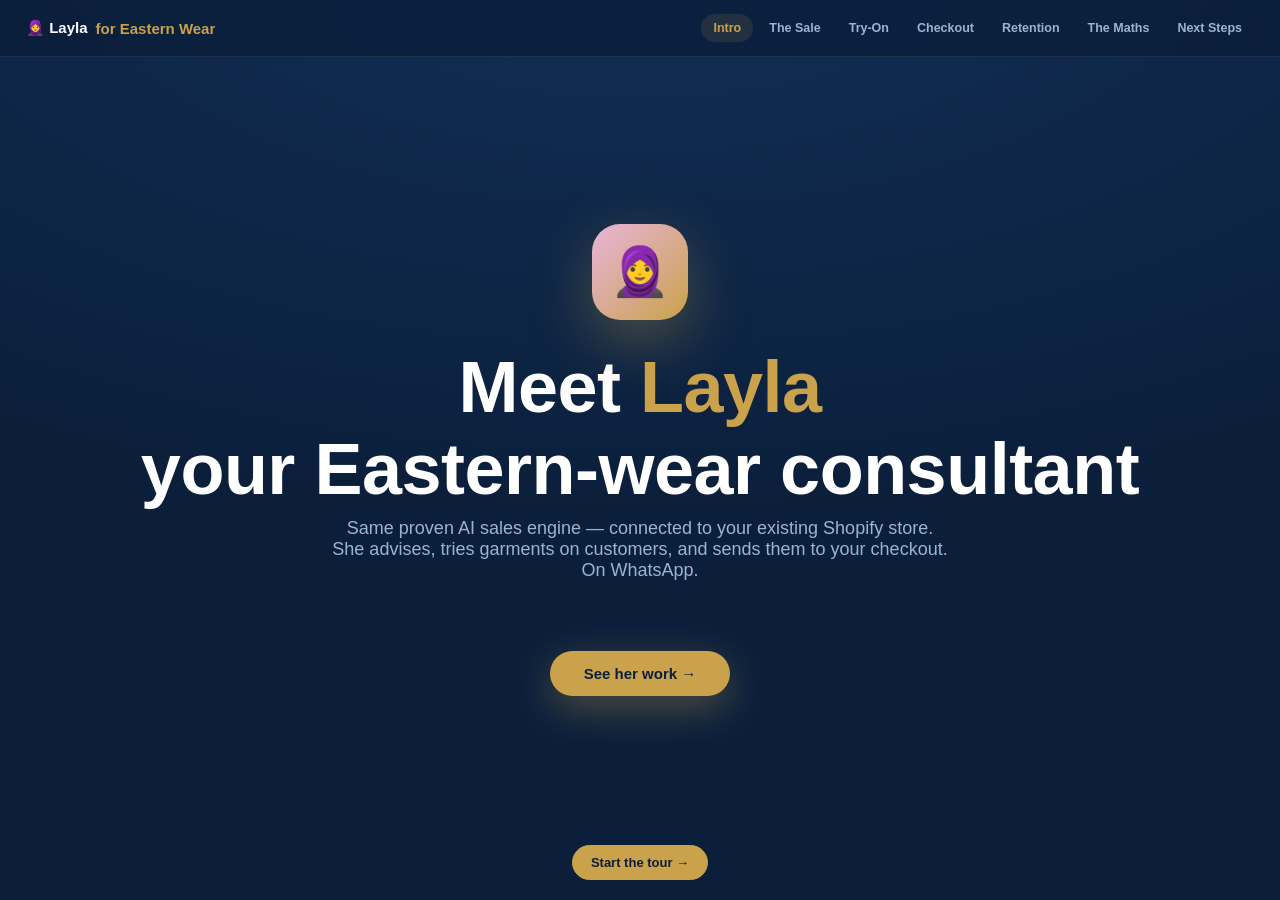
==== index.html @ 4622d0f3 "Multi-page pitch site: Layla repurposed for Eastern Wear Static site (one page per section) covering" ====
<!DOCTYPE html>
<html lang="en">
<head>
<meta charset="utf-8" />
<meta name="viewport" content="width=device-width, initial-scale=1" />
<title>Layla for Eastern Wear — Platform Repurpose Concept</title>
<link rel="icon" href="data:image/svg+xml,<svg xmlns='http://www.w3.org/2000/svg' viewBox='0 0 100 100'><text y='.9em' font-size='90'>🧕</text></svg>" />
<link rel="stylesheet" href="styles.css" />
</head>
<body>

<nav class="topnav">
  <a class="brand" href="index.html">🧕 Layla <span>for Eastern Wear</span></a>
  <div class="links">
    <a href="index.html" class="on">Intro</a>
    <a href="conversation.html">The Sale</a>
    <a href="tryon.html">Try-On</a>
    <a href="checkout.html">Checkout</a>
    <a href="retention.html">Retention</a>
    <a href="reuse.html">The Maths</a>
    <a href="next-steps.html">Next Steps</a>
  </div>
</nav>

<section class="scene title-scene">
  <div class="brand-badge">🧕</div>
  <h2 class="title-main">Meet <span class="gold">Layla</span><br/>your Eastern-wear consultant</h2>
  <p class="sub title-sub">Same proven AI sales engine — connected to your existing Shopify store.<br/>She advises, tries garments on customers, and sends them to your checkout. On WhatsApp.</p>
  <a class="title-cta" href="conversation.html">See her work →</a>
</section>

<div class="pager"><a href="conversation.html" class="primary">Start the tour →</a></div>

</body>
</html>
---- styles.css ----
:root{
  --navy:#0b1f3b; --accent:#0a84ff; --gold:#c9a24b; --green:#00a884; --green-dark:#008069;
  --wa-bg:#efeae2; --wa-out:#d9fdd3; --ink:#111b21; --muted:#667781;
  --card:#ffffff; --border:#e3e3e3; --amber:#f0a030;
}
*{box-sizing:border-box;margin:0;padding:0}
html{scroll-behavior:smooth}
body{
  font-family:-apple-system,BlinkMacSystemFont,"Segoe UI",Roboto,Helvetica,Arial,sans-serif;
  background:var(--navy); color:var(--ink); overflow-x:hidden; min-height:100vh;
  display:flex; flex-direction:column;
}

/* ---------- top nav ---------- */
.topnav{
  position:fixed; top:0; left:0; right:0; z-index:50;
  display:flex; align-items:center; justify-content:space-between;
  padding:14px 26px; background:rgba(11,31,59,.85); backdrop-filter:blur(10px);
  border-bottom:1px solid rgba(255,255,255,.08);
}
.topnav .brand{color:#fff;font-weight:800;font-size:15px;text-decoration:none;display:flex;align-items:center;gap:8px}
.topnav .brand span{color:var(--gold)}
.topnav .links{display:flex;gap:4px}
.topnav .links a{
  color:#9db4d0;text-decoration:none;font-size:12.5px;font-weight:600;padding:7px 12px;border-radius:999px;transition:.2s;
}
.topnav .links a:hover{color:#fff;background:rgba(255,255,255,.08)}
.topnav .links a.on{color:var(--gold);background:rgba(201,162,75,.12)}

/* ---------- scene ---------- */
.scene{
  flex:1; display:flex; flex-direction:column; align-items:center; justify-content:center;
  padding:110px 24px 90px; position:relative;
}
.scene h2{
  font-size:clamp(26px,4vw,44px); color:#fff; font-weight:800; letter-spacing:-.5px;
  margin-bottom:8px; text-align:center;
}
.scene .sub{color:#9db4d0; font-size:clamp(14px,1.6vw,18px); margin-bottom:36px; text-align:center; max-width:640px}
.stage{display:flex; gap:44px; align-items:center; justify-content:center; flex-wrap:wrap; width:100%; max-width:1150px}
.scene-tag{
  display:inline-block; font-size:11px; font-weight:700; letter-spacing:.18em; text-transform:uppercase;
  color:var(--gold); border:1px solid rgba(201,162,75,.4); padding:6px 14px; border-radius:999px; margin-bottom:16px;
  opacity:0; transform:translateY(10px); animation:fadeUp .6s .1s forwards;
}

/* ---------- pager (prev / next) ---------- */
.pager{
  position:fixed; bottom:20px; left:0; right:0; z-index:40;
  display:flex; justify-content:center; gap:12px; pointer-events:none;
}
.pager a{
  pointer-events:auto; color:#cfe0f0; text-decoration:none; font-size:13px; font-weight:600;
  background:rgba(255,255,255,.08); border:1px solid rgba(255,255,255,.15);
  padding:9px 18px; border-radius:999px; transition:.2s;
}
.pager a:hover{background:rgba(255,255,255,.18);color:#fff}
.pager a.primary{background:var(--gold);border-color:var(--gold);color:#0b1f3b;font-weight:700}
.pager a.primary:hover{background:#d9b563}

/* ---------- phone ---------- */
.phone{
  width:320px; height:640px; background:#0b141a; border-radius:42px; padding:10px;
  box-shadow:0 30px 80px rgba(0,0,0,.55), 0 0 0 2px #2a3942; flex-shrink:0;
  opacity:0; transform:translateY(40px) scale(.95);
  animation:phoneIn .7s .2s cubic-bezier(.2,.8,.25,1) forwards;
}
.screen{width:100%; height:100%; border-radius:32px; overflow:hidden; display:flex; flex-direction:column;
  background:var(--wa-bg);
  background-image:radial-gradient(rgba(0,0,0,.045) 1px, transparent 1px); background-size:18px 18px;}
.wa-header{
  background:var(--green-dark); color:#fff; padding:12px 14px; display:flex; align-items:center; gap:10px; flex-shrink:0;
}
.wa-avatar{width:34px;height:34px;border-radius:50%;background:linear-gradient(135deg,#e8b4d8,#c9a24b);display:flex;align-items:center;justify-content:center;font-size:18px}
.wa-name{font-size:14px;font-weight:600;line-height:1.1}
.wa-sub{font-size:11px;opacity:.85}
.wa-sub.online{color:#b8f5d8}
.chat{flex:1;padding:14px 10px;display:flex;flex-direction:column;gap:8px;overflow:hidden}

/* ---------- bubbles ---------- */
.b{max-width:78%;padding:8px 10px;border-radius:10px;font-size:12.5px;line-height:1.45;position:relative;
  opacity:0;transform:translateY(14px) scale(.96);box-shadow:0 1px 1px rgba(0,0,0,.12);
  animation:bubbleIn .45s cubic-bezier(.2,.9,.3,1.2) forwards}
.b.in{align-self:flex-start;background:#fff;border-top-left-radius:2px}
.b.out{align-self:flex-end;background:var(--wa-out);border-top-right-radius:2px}
.b .t{display:block;font-size:9.5px;color:var(--muted);text-align:right;margin-top:2px}
.b .t .tick{color:#53bdeb;font-weight:700}
.b .cap{font-size:10.5px;color:var(--muted);margin-top:4px}
.b a{color:#0a84ff}

/* garment card inside bubble */
.garment{border-radius:8px;overflow:hidden;margin-bottom:6px}
.garment .img{height:110px;display:flex;align-items:center;justify-content:center;font-size:52px;
  background:linear-gradient(135deg,#f6d5e0 0%,#e8b4d8 40%,#b98ac9 100%)}
.garment.g2 .img{background:linear-gradient(135deg,#f8e3c0 0%,#e9b86a 45%,#b3712e 100%)}
.garment.g3 .img{background:linear-gradient(135deg,#cdeede 0%,#7fc8a9 45%,#2e8b74 100%)}
.garment .lbl{background:#f7f7f7;padding:6px 8px;font-size:11px;font-weight:600;display:flex;justify-content:space-between}
.garment .lbl .price{color:var(--green-dark)}

/* selfie / try-on images */
.photo{border-radius:8px;height:120px;display:flex;align-items:center;justify-content:center;font-size:56px;
  background:linear-gradient(160deg,#dfe9f3,#aebfd4);position:relative;overflow:hidden}
.photo.result{background:linear-gradient(160deg,#f6d5e0,#c9a24b)}
.photo .scanline{position:absolute;inset:0;background:linear-gradient(180deg,transparent,rgba(255,255,255,.7),transparent);
  transform:translateY(-100%)}
.processing .scanline{animation:scan 1.4s ease-in-out infinite}
.photo .after{position:absolute;inset:0;display:flex;align-items:center;justify-content:center;font-size:56px;
  background:linear-gradient(160deg,#fde6f0,#e8b4d8);opacity:0}
.done .after{animation:reveal .8s forwards}
.done .processing-tag{display:none}

/* typing indicator */
.dots{display:inline-flex;gap:4px;padding:4px 2px}
.dots i{width:7px;height:7px;border-radius:50%;background:#9aa5ad;animation:blink 1.2s infinite}
.dots i:nth-child(2){animation-delay:.2s}.dots i:nth-child(3){animation-delay:.4s}

/* ---------- browser mockup (website checkout) ---------- */
.browser{
  width:270px;background:#fff;border-radius:16px;overflow:hidden;flex-shrink:0;
  box-shadow:0 24px 60px rgba(0,0,0,.45);opacity:0;transform:translateY(40px) scale(.95);
  animation:phoneIn .7s 1s cubic-bezier(.2,.8,.25,1) forwards;
}
.browser .bar{display:flex;align-items:center;gap:8px;background:#f1f3f4;padding:9px 12px}
.browser .dots3{display:flex;gap:4px}
.browser .dots3 i{width:8px;height:8px;border-radius:50%;background:#cfd4d8}
.browser .url{flex:1;background:#fff;border-radius:999px;font-size:10px;color:#5f6368;padding:4px 10px;
  overflow:hidden;white-space:nowrap;text-overflow:ellipsis}
.browser .body{padding:14px 16px 16px}
.browser .shop{font-size:13px;font-weight:700;color:var(--ink);margin-bottom:10px;display:flex;align-items:center;gap:6px}
.browser .line{display:flex;justify-content:space-between;font-size:12px;color:#444;padding:5px 0;border-bottom:1px dashed #eee}
.browser .tot{display:flex;justify-content:space-between;font-size:13px;font-weight:800;padding-top:8px;color:var(--ink)}
.browser .pay{margin-top:12px;background:var(--green-dark);color:#fff;text-align:center;font-size:12.5px;
  font-weight:700;padding:10px;border-radius:8px}

/* floating side captions */
.captions{display:flex;flex-direction:column;gap:14px;max-width:340px}
.cap-item{
  background:rgba(255,255,255,.06);border:1px solid rgba(255,255,255,.12);border-left:4px solid var(--gold);
  border-radius:10px;padding:14px 16px;color:#dce8f5;font-size:14px;line-height:1.5;
  opacity:0;transform:translateX(24px); animation:slideL .55s forwards;
}
.cap-item b{color:#fff;display:block;font-size:15px;margin-bottom:2px}
.cap-item .tag{font-size:10px;font-weight:700;letter-spacing:.12em;text-transform:uppercase;color:var(--gold)}
.cap-item.new{border-left-color:var(--amber)}
.cap-item.new .tag{color:var(--amber)}
.cap-item.keep{border-left-color:var(--green)}
.cap-item.keep .tag{color:#4ade80}

/* ---------- pipeline ---------- */
.pipe{display:flex;align-items:center;gap:0;flex-wrap:wrap;justify-content:center;max-width:1000px}
.node{
  background:#fff;border-radius:14px;padding:16px 18px;min-width:130px;text-align:center;
  box-shadow:0 8px 24px rgba(0,0,0,.35);opacity:0;transform:translateY(24px);
  animation:fadeUp .5s forwards;
}
.node .day{font-size:10px;font-weight:700;letter-spacing:.12em;color:var(--muted);text-transform:uppercase}
.node .emoji{font-size:30px;margin:6px 0 4px}
.node .what{font-size:12px;font-weight:600;color:var(--ink)}
.node.reply{border:2px solid var(--green);background:#f0fdf6}
.connector{width:44px;height:3px;background:repeating-linear-gradient(90deg,var(--gold) 0 8px,transparent 8px 14px);
  opacity:0;position:relative; animation:fadeIn .4s forwards}
.connector::after{content:"";position:absolute;right:-2px;top:-4px;border:5px solid transparent;border-left-color:var(--gold)}
.pipe-branch{display:flex;gap:32px;margin-top:26px;flex-wrap:wrap;justify-content:center}
.outcome{
  border-radius:12px;padding:12px 18px;font-size:13px;font-weight:600;color:#fff;display:flex;gap:10px;align-items:center;
  opacity:0;transform:scale(.85); animation:pop .5s forwards;
}
.outcome.noreply{background:#4a5a6a}
.outcome.sale{background:var(--green-dark)}

/* ---------- keep vs build ---------- */
.blocks{display:grid;grid-template-columns:repeat(auto-fit,minmax(150px,1fr));gap:14px;max-width:960px;width:100%}
.block{
  background:rgba(255,255,255,.05);border:1px solid rgba(255,255,255,.1);border-radius:14px;
  padding:18px 14px;text-align:center;color:#cfe0f0;opacity:0;transform:translateY(20px) scale(.95);
  animation:fadeUp .5s forwards;
}
.block .e{font-size:30px;margin-bottom:8px}
.block .n{font-size:13px;font-weight:700;color:#fff}
.block .st{font-size:10px;font-weight:700;letter-spacing:.1em;text-transform:uppercase;margin-top:6px;display:inline-block;
  padding:3px 10px;border-radius:999px}
.block.keep .st{background:rgba(0,168,132,.18);color:#4ade80}
.block.new{border-color:rgba(240,160,48,.5);background:rgba(240,160,48,.07)}
.block.new .st{background:rgba(240,160,48,.18);color:var(--amber)}
.reuse-bar{margin-top:40px;max-width:960px;width:100%}
.reuse-track{height:34px;border-radius:999px;background:rgba(255,255,255,.08);overflow:hidden;display:flex;border:1px solid rgba(255,255,255,.12)}
.reuse-keep{height:100%;background:linear-gradient(90deg,#0a84ff,#00a884);width:0;animation:fillK 1.4s .8s cubic-bezier(.3,.7,.3,1) forwards}
.reuse-new{height:100%;background:linear-gradient(90deg,#f0a030,#e07820);width:0;animation:fillN 1.4s .8s cubic-bezier(.3,.7,.3,1) forwards}
.reuse-labels{display:flex;justify-content:space-between;margin-top:10px;font-size:13px;flex-wrap:wrap;gap:8px}
.reuse-labels .k{color:#4ade80;font-weight:700}
.reuse-labels .n{color:var(--amber);font-weight:700}

/* ---------- title page ---------- */
.title-scene{background:radial-gradient(1200px 600px at 50% -10%,#123058,var(--navy))}
.brand-badge{
  width:96px;height:96px;border-radius:28px;background:linear-gradient(135deg,#e8b4d8,#c9a24b);
  display:flex;align-items:center;justify-content:center;font-size:48px;
  box-shadow:0 20px 60px rgba(201,162,75,.35);opacity:0;transform:scale(.6) rotate(-8deg);
  animation:popIn .8s .2s cubic-bezier(.2,.9,.3,1.4) forwards;
}
.title-main{font-size:clamp(38px,6vw,72px)!important;margin-top:26px!important}
.title-main .gold{color:var(--gold)}
.title-sub{opacity:0;animation:fadeUp .7s .7s forwards}
.title-cta{
  margin-top:34px;display:inline-block;background:var(--gold);color:#0b1f3b;text-decoration:none;
  font-weight:800;font-size:15px;padding:14px 34px;border-radius:999px;opacity:0;transform:translateY(16px);
  animation:fadeUp .7s 1.1s forwards; box-shadow:0 12px 40px rgba(201,162,75,.35); transition:.2s;
}
.title-cta:hover{background:#d9b563;transform:translateY(-2px)}

/* chips */
.chips{display:flex;flex-wrap:wrap;gap:14px;justify-content:center;max-width:800px}
.chip{
  background:rgba(255,255,255,.06);border:1px solid rgba(255,255,255,.14);color:#dce8f5;
  padding:14px 22px;border-radius:999px;font-size:15px;font-weight:600;display:flex;gap:10px;align-items:center;
  opacity:0;transform:translateY(16px); animation:fadeUp .45s forwards;
}

/* next steps */
.steps{display:flex;flex-direction:column;gap:14px;max-width:560px;width:100%}
.step{display:flex;gap:16px;align-items:center;background:rgba(255,255,255,.05);border:1px solid rgba(255,255,255,.1);
  border-radius:14px;padding:16px 20px;opacity:0;transform:translateX(-20px); animation:slideL .5s forwards}
.step .num{width:36px;height:36px;border-radius:50%;background:var(--accent);color:#fff;font-weight:800;
  display:flex;align-items:center;justify-content:center;flex-shrink:0}
.step .txt{color:#dce8f5;font-size:15px}
.step .txt b{color:#fff}

/* generic delayed fade */
.fade{opacity:0;animation:fadeUp .8s forwards}

/* ---------- keyframes ---------- */
@keyframes bubbleIn{to{opacity:1;transform:translateY(0) scale(1)}}
@keyframes phoneIn{to{opacity:1;transform:translateY(0) scale(1)}}
@keyframes fadeUp{to{opacity:1;transform:translateY(0)}}
@keyframes fadeIn{to{opacity:1}}
@keyframes slideL{to{opacity:1;transform:translateX(0)}}
@keyframes pop{to{opacity:1;transform:scale(1)}}
@keyframes popIn{to{opacity:1;transform:scale(1) rotate(0)}}
@keyframes blink{0%,80%,100%{opacity:.3}40%{opacity:1}}
@keyframes scan{0%{transform:translateY(-100%)}100%{transform:translateY(100%)}}
@keyframes reveal{to{opacity:1}}
@keyframes fillK{to{width:82%}}
@keyframes fillN{to{width:18%}}

@media (max-width:920px){
  .phone{width:290px;height:580px}
  .stage{gap:24px}
  .topnav{flex-wrap:wrap;gap:6px;padding:10px 14px}
  .topnav .links{flex-wrap:wrap}
}
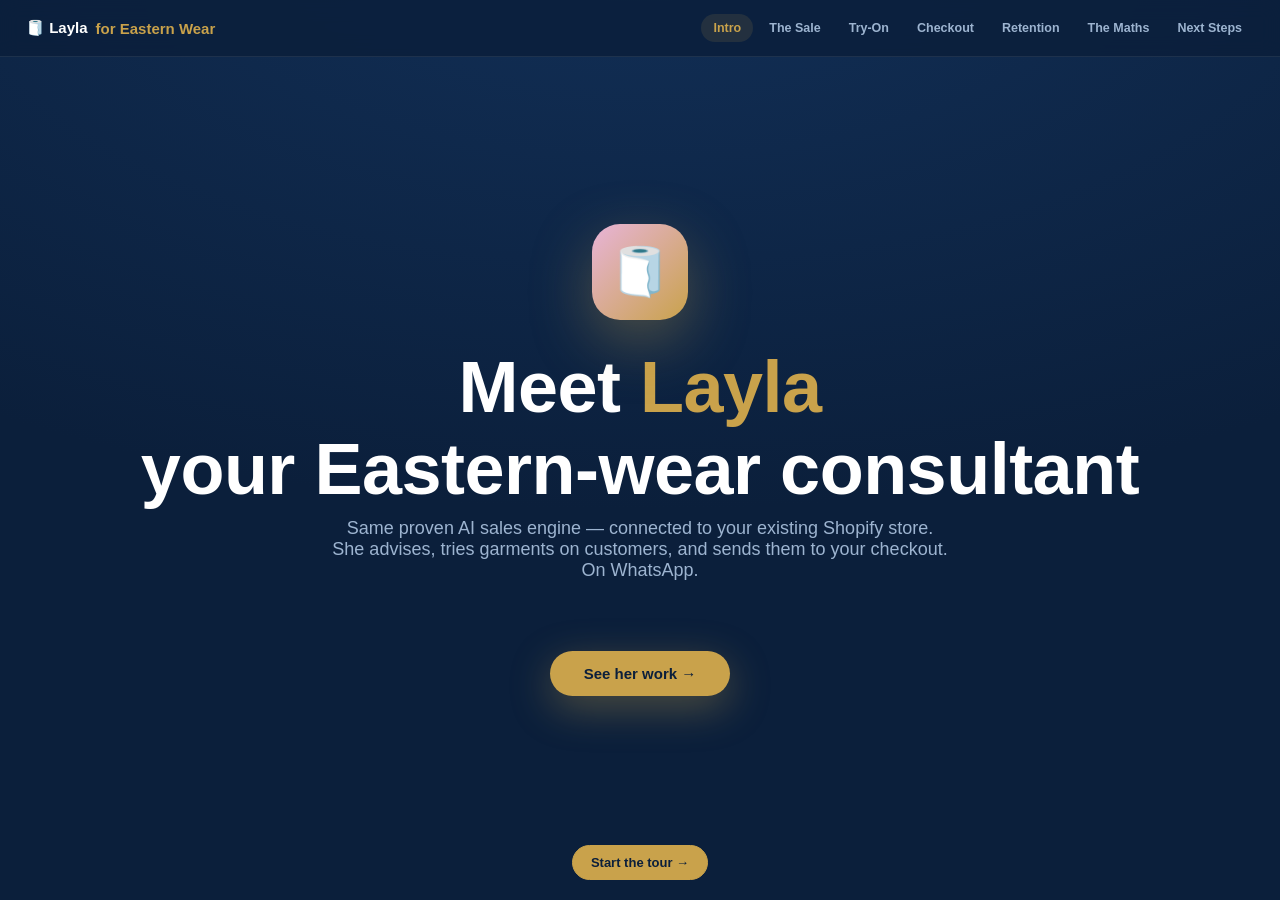
==== commit 6d9be824: "Use real Kersh catalogue products instead of abaya placeholders The client sells sarees, lehengas, a" ====
--- a/index.html
+++ b/index.html
@@ -4,13 +4,13 @@
 <meta charset="utf-8" />
 <meta name="viewport" content="width=device-width, initial-scale=1" />
 <title>Layla for Eastern Wear — Platform Repurpose Concept</title>
-<link rel="icon" href="data:image/svg+xml,<svg xmlns='http://www.w3.org/2000/svg' viewBox='0 0 100 100'><text y='.9em' font-size='90'>🧕</text></svg>" />
+<link rel="icon" href="data:image/svg+xml,<svg xmlns='http://www.w3.org/2000/svg' viewBox='0 0 100 100'><text y='.9em' font-size='90'>🧻</text></svg>" />
 <link rel="stylesheet" href="styles.css" />
 </head>
 <body>
 
 <nav class="topnav">
-  <a class="brand" href="index.html">🧕 Layla <span>for Eastern Wear</span></a>
+  <a class="brand" href="index.html">🧻 Layla <span>for Eastern Wear</span></a>
   <div class="links">
     <a href="index.html" class="on">Intro</a>
     <a href="conversation.html">The Sale</a>
@@ -23,7 +23,7 @@
 </nav>
 
 <section class="scene title-scene">
-  <div class="brand-badge">🧕</div>
+  <div class="brand-badge">🧻</div>
   <h2 class="title-main">Meet <span class="gold">Layla</span><br/>your Eastern-wear consultant</h2>
   <p class="sub title-sub">Same proven AI sales engine — connected to your existing Shopify store.<br/>She advises, tries garments on customers, and sends them to your checkout. On WhatsApp.</p>
   <a class="title-cta" href="conversation.html">See her work →</a>
--- a/styles.css
+++ b/styles.css
@@ -134,6 +134,8 @@
 
 /* floating side captions */
 .captions{display:flex;flex-direction:column;gap:14px;max-width:340px}
+.captions.cap-row{flex-direction:row;max-width:900px;justify-content:center;flex-wrap:wrap}
+.captions.cap-row .cap-item{flex:1;min-width:220px}
 .cap-item{
   background:rgba(255,255,255,.06);border:1px solid rgba(255,255,255,.12);border-left:4px solid var(--gold);
   border-radius:10px;padding:14px 16px;color:#dce8f5;font-size:14px;line-height:1.5;
@@ -228,6 +230,19 @@
 /* generic delayed fade */
 .fade{opacity:0;animation:fadeUp .8s forwards}
 
+/* ---------- real product images ---------- */
+.garment .img{height:150px}
+.garment .img img{width:100%;height:100%;object-fit:cover;object-position:top;display:block}
+.garment .lbl{flex-wrap:wrap;gap:2px 8px}
+.mini{display:flex;gap:6px;margin:7px 0 2px}
+.mini .garment{flex:1;min-width:0}
+.mini .garment .img{height:84px}
+.mini .garment .lbl{display:block;font-size:9.5px;padding:5px 6px}
+.mini .garment .lbl .price{display:block;text-align:right}
+.photo .after img,.photo.result img{width:100%;height:100%;object-fit:cover;object-position:top;display:block}
+.browser .line .thumb-wrap{display:flex;align-items:center;gap:8px;min-width:0}
+.browser .line .thumb-wrap img{width:30px;height:40px;object-fit:cover;border-radius:6px;flex-shrink:0}
+
 /* ---------- keyframes ---------- */
 @keyframes bubbleIn{to{opacity:1;transform:translateY(0) scale(1)}}
 @keyframes phoneIn{to{opacity:1;transform:translateY(0) scale(1)}}
@@ -243,8 +258,47 @@
 @keyframes fillN{to{width:18%}}
 
 @media (max-width:920px){
-  .phone{width:290px;height:580px}
-  .stage{gap:24px}
-  .topnav{flex-wrap:wrap;gap:6px;padding:10px 14px}
-  .topnav .links{flex-wrap:wrap}
-}
+  .stage{gap:28px}
+  .captions{max-width:100%}
+  .cap-row{flex-direction:column;max-width:100%;align-items:stretch}
+  /* pipeline turns vertical */
+  .pipe{flex-direction:column}
+  .connector{width:3px;height:30px;background:repeating-linear-gradient(180deg,var(--gold) 0 8px,transparent 8px 14px)}
+  .connector::after{right:-3.5px;top:auto;bottom:-8px;border-left-color:transparent;border-top-color:var(--gold)}
+  .pipe-branch{flex-direction:column;gap:12px;align-items:center}
+  .reuse-labels{flex-direction:column;gap:4px}
+}
+
+@media (max-width:640px){
+  /* nav: brand row + horizontally scrollable links */
+  .topnav{padding:10px 14px;flex-wrap:wrap;row-gap:6px}
+  .topnav .brand{font-size:14px;white-space:nowrap}
+  .topnav .links{width:100%;flex-wrap:nowrap;overflow-x:auto;-webkit-overflow-scrolling:touch;scrollbar-width:none;padding-bottom:2px}
+  .topnav .links::-webkit-scrollbar{display:none}
+  .topnav .links a{font-size:12px;padding:6px 10px;white-space:nowrap;flex-shrink:0}
+
+  .scene{padding:120px 16px 100px}
+  .scene h2{font-size:clamp(24px,7.5vw,34px)}
+  .scene .sub{font-size:14px;margin-bottom:28px;padding:0 8px}
+  .scene-tag{font-size:10px}
+
+  .phone{width:min(300px,88vw);height:560px}
+  .browser{width:min(300px,88vw)}
+
+  .node{min-width:110px;padding:14px 16px;width:min(240px,80vw)}
+  .blocks{grid-template-columns:repeat(2,1fr);gap:10px}
+  .block{padding:14px 10px}
+  .block .e{font-size:24px}
+  .block .n{font-size:12px}
+  .reuse-track{height:26px}
+  .reuse-bar{margin-top:28px}
+
+  .chip{padding:11px 16px;font-size:13.5px}
+  .step{padding:13px 14px;gap:12px}
+  .step .num{width:30px;height:30px;font-size:14px}
+  .step .txt{font-size:14px}
+
+  .cap-item{padding:12px 14px;font-size:13.5px}
+  .pager{bottom:14px;gap:8px;padding:0 12px}
+  .pager a{padding:9px 14px;font-size:12.5px}
+}
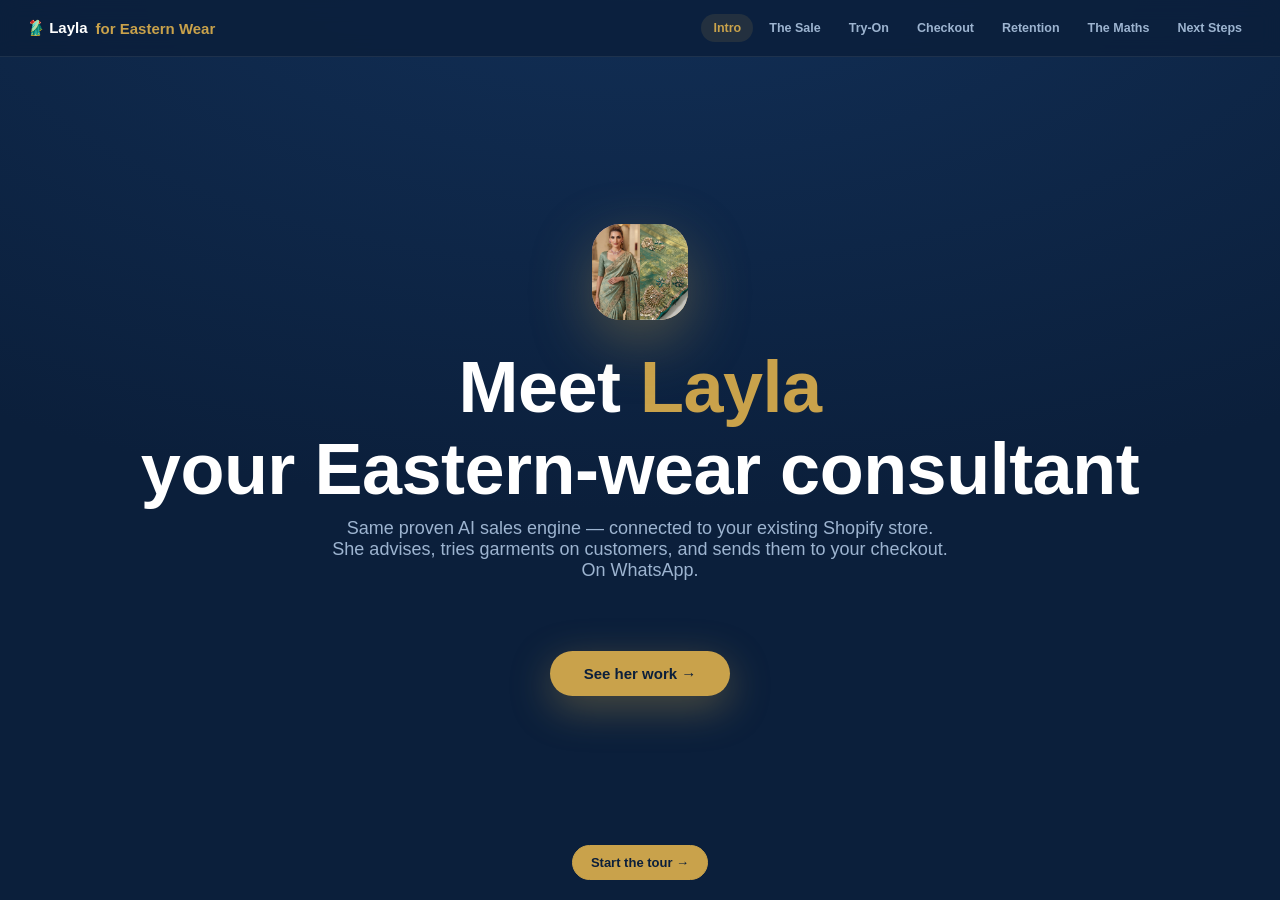
==== commit 64faeb2b: "Fix wrong emoji (roll of paper) and use real product photo for avatar The previous swap used U+1F9FB" ====
--- a/index.html
+++ b/index.html
@@ -4,13 +4,13 @@
 <meta charset="utf-8" />
 <meta name="viewport" content="width=device-width, initial-scale=1" />
 <title>Layla for Eastern Wear — Platform Repurpose Concept</title>
-<link rel="icon" href="data:image/svg+xml,<svg xmlns='http://www.w3.org/2000/svg' viewBox='0 0 100 100'><text y='.9em' font-size='90'>🧻</text></svg>" />
+<link rel="icon" href="products/pistachio-green-saree.jpg" />
 <link rel="stylesheet" href="styles.css" />
 </head>
 <body>
 
 <nav class="topnav">
-  <a class="brand" href="index.html">🧻 Layla <span>for Eastern Wear</span></a>
+  <a class="brand" href="index.html">🥻 Layla <span>for Eastern Wear</span></a>
   <div class="links">
     <a href="index.html" class="on">Intro</a>
     <a href="conversation.html">The Sale</a>
@@ -23,7 +23,7 @@
 </nav>
 
 <section class="scene title-scene">
-  <div class="brand-badge">🧻</div>
+  <div class="brand-badge"><img src="products/pistachio-green-saree.jpg" alt="Eastern Wear by Kersh"/></div>
   <h2 class="title-main">Meet <span class="gold">Layla</span><br/>your Eastern-wear consultant</h2>
   <p class="sub title-sub">Same proven AI sales engine — connected to your existing Shopify store.<br/>She advises, tries garments on customers, and sends them to your checkout. On WhatsApp.</p>
   <a class="title-cta" href="conversation.html">See her work →</a>
--- a/styles.css
+++ b/styles.css
@@ -243,6 +243,10 @@
 .browser .line .thumb-wrap{display:flex;align-items:center;gap:8px;min-width:0}
 .browser .line .thumb-wrap img{width:30px;height:40px;object-fit:cover;border-radius:6px;flex-shrink:0}
 
+.wa-avatar img{width:100%;height:100%;object-fit:cover;object-position:top;border-radius:50%}
+.brand-badge{overflow:hidden}
+.brand-badge img{width:100%;height:100%;object-fit:cover;object-position:top}
+
 /* ---------- keyframes ---------- */
 @keyframes bubbleIn{to{opacity:1;transform:translateY(0) scale(1)}}
 @keyframes phoneIn{to{opacity:1;transform:translateY(0) scale(1)}}
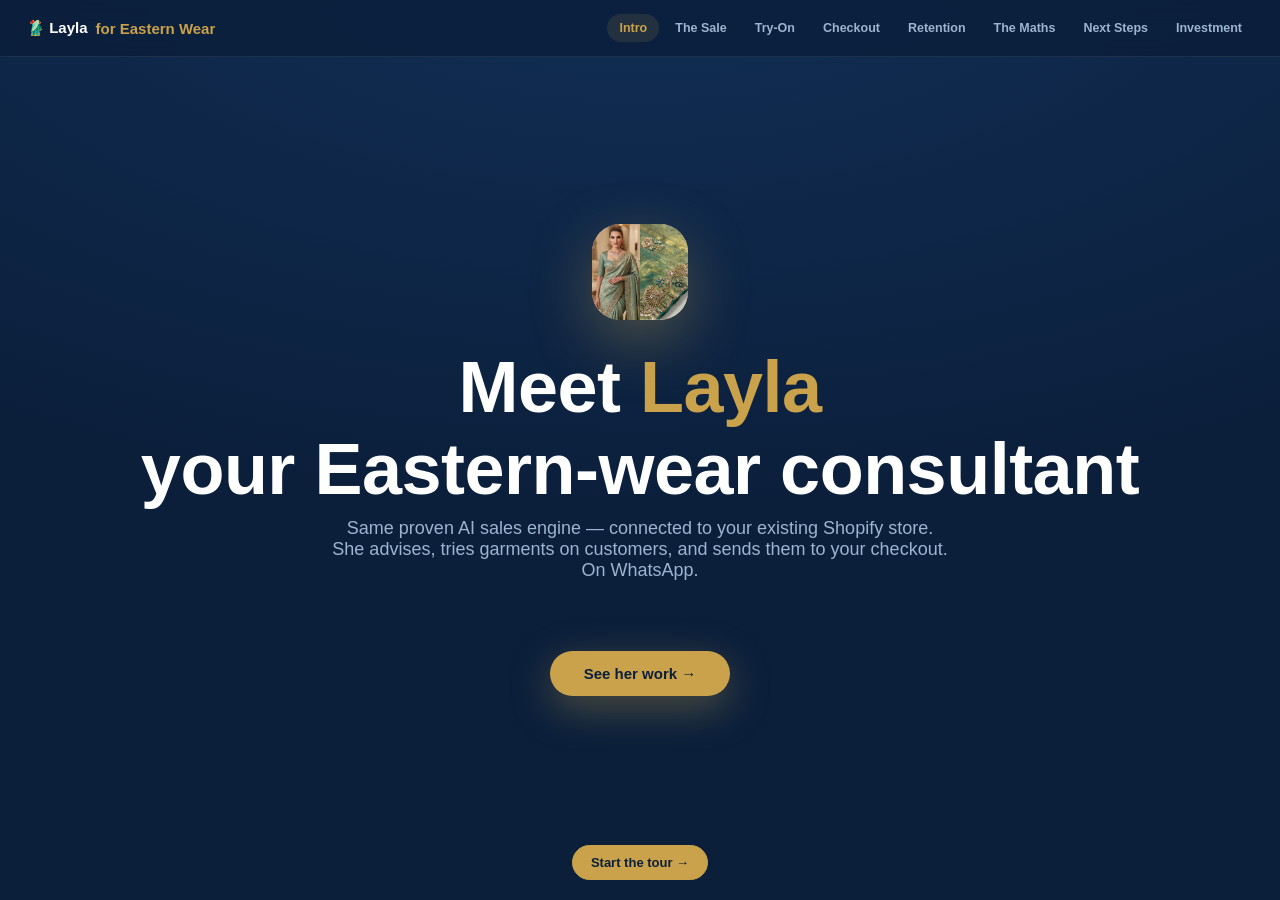
==== commit 14383495: "Add Investment page: R15,000 once-off build cost New final slide (costing.html) itemising the build " ====
--- a/index.html
+++ b/index.html
@@ -19,6 +19,7 @@
     <a href="retention.html">Retention</a>
     <a href="reuse.html">The Maths</a>
     <a href="next-steps.html">Next Steps</a>
+    <a href="costing.html">Investment</a>
   </div>
 </nav>
 
--- a/styles.css
+++ b/styles.css
@@ -247,6 +247,24 @@
 .brand-badge{overflow:hidden}
 .brand-badge img{width:100%;height:100%;object-fit:cover;object-position:top}
 
+/* ---------- investment / costing ---------- */
+.price-card{background:rgba(255,255,255,.05);border:1px solid rgba(255,255,255,.12);border-radius:16px;
+  padding:10px 24px 18px;max-width:620px;width:100%;opacity:0;transform:translateY(20px);animation:fadeUp .6s .3s forwards}
+.prow{display:flex;justify-content:space-between;align-items:center;gap:18px;padding:12px 0;
+  border-bottom:1px dashed rgba(255,255,255,.12);opacity:0;transform:translateY(10px);animation:fadeUp .5s forwards}
+.prow .pt{display:flex;flex-direction:column;gap:2px;min-width:0}
+.prow .pl{color:#fff;font-size:14px;font-weight:700}
+.prow .pd{color:#8fa5c0;font-size:11.5px;line-height:1.4}
+.prow .pv{color:var(--gold);font-weight:800;font-size:15px;white-space:nowrap;flex-shrink:0}
+.prow.inc .pv{color:#4ade80;font-size:11px;font-weight:800;letter-spacing:.08em;text-transform:uppercase}
+.ptotal{display:flex;justify-content:space-between;align-items:center;padding:16px 0 4px;opacity:0;transform:translateY(10px);animation:fadeUp .6s forwards}
+.ptotal .tl{color:#fff;font-weight:800;font-size:15px}
+.ptotal .tv{color:var(--gold);font-weight:800;font-size:28px;letter-spacing:-.5px}
+.run-strip{display:flex;gap:10px;flex-wrap:wrap;justify-content:center;max-width:760px;margin-top:20px}
+.run-chip{background:rgba(255,255,255,.05);border:1px solid rgba(255,255,255,.1);border-radius:999px;
+  padding:8px 16px;color:#9db4d0;font-size:12px;opacity:0;transform:translateY(10px);animation:fadeUp .5s forwards}
+.run-chip b{color:#dce8f5;font-weight:700}
+
 /* ---------- keyframes ---------- */
 @keyframes bubbleIn{to{opacity:1;transform:translateY(0) scale(1)}}
 @keyframes phoneIn{to{opacity:1;transform:translateY(0) scale(1)}}
@@ -305,4 +323,9 @@
   .cap-item{padding:12px 14px;font-size:13.5px}
   .pager{bottom:14px;gap:8px;padding:0 12px}
   .pager a{padding:9px 14px;font-size:12.5px}
-}
+  .price-card{padding:6px 16px 14px}
+  .prow{gap:10px;padding:10px 0}
+  .prow .pv{font-size:13.5px}
+  .ptotal .tv{font-size:24px}
+  .run-chip{font-size:11px;padding:7px 12px}
+}
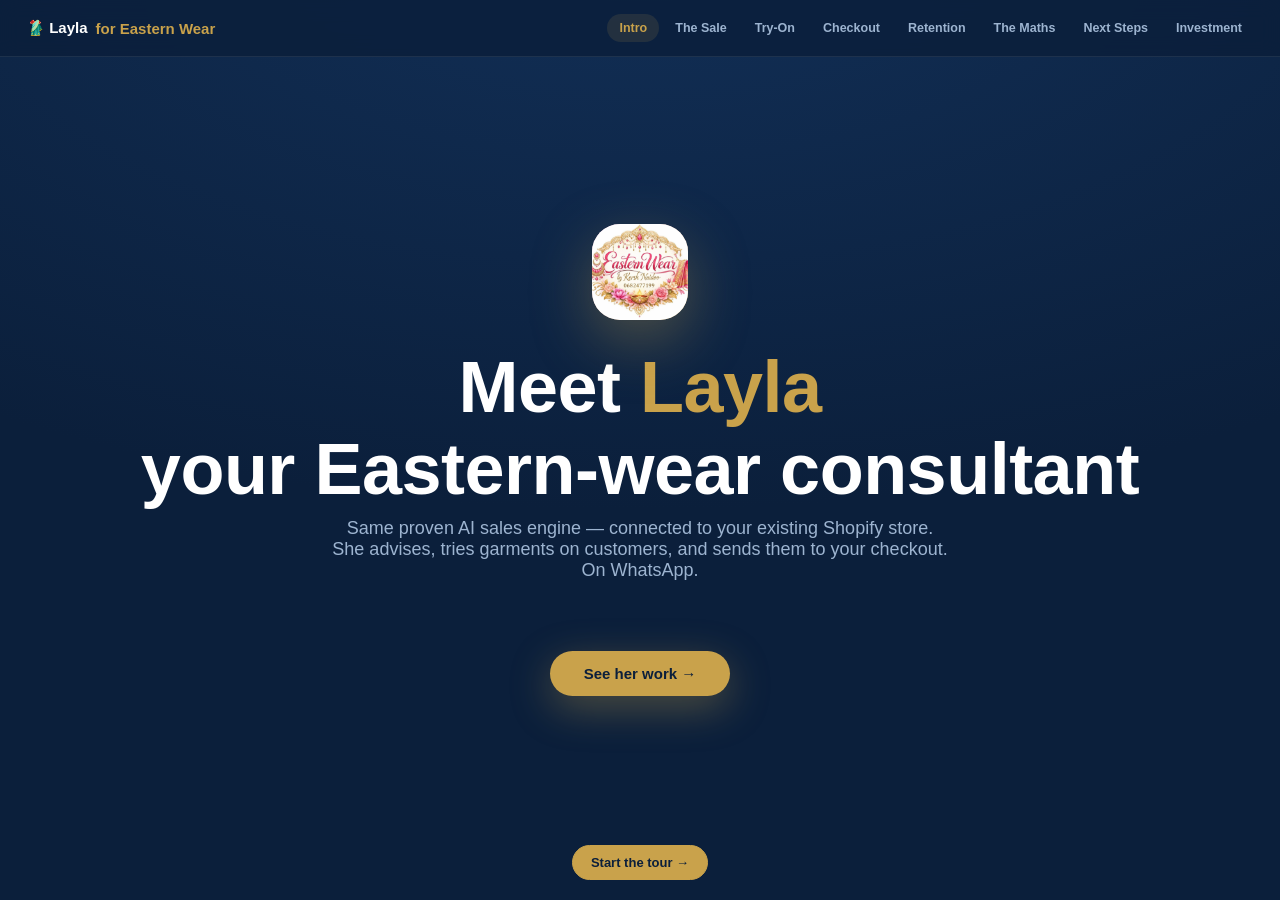
==== commit 18af7ac6: "Distinct images for each role: client logo, fabric detail, model shot - Layla's WhatsApp avatar, fav" ====
--- a/index.html
+++ b/index.html
@@ -4,7 +4,7 @@
 <meta charset="utf-8" />
 <meta name="viewport" content="width=device-width, initial-scale=1" />
 <title>Layla for Eastern Wear — Platform Repurpose Concept</title>
-<link rel="icon" href="products/pistachio-green-saree.jpg" />
+<link rel="icon" href="products/kersh-logo.jpg" />
 <link rel="stylesheet" href="styles.css" />
 </head>
 <body>
@@ -24,7 +24,7 @@
 </nav>
 
 <section class="scene title-scene">
-  <div class="brand-badge"><img src="products/pistachio-green-saree.jpg" alt="Eastern Wear by Kersh"/></div>
+  <div class="brand-badge"><img src="products/kersh-logo.jpg" alt="Eastern Wear by Kersh"/></div>
   <h2 class="title-main">Meet <span class="gold">Layla</span><br/>your Eastern-wear consultant</h2>
   <p class="sub title-sub">Same proven AI sales engine — connected to your existing Shopify store.<br/>She advises, tries garments on customers, and sends them to your checkout. On WhatsApp.</p>
   <a class="title-cta" href="conversation.html">See her work →</a>
--- a/styles.css
+++ b/styles.css
@@ -249,17 +249,13 @@
 
 /* ---------- investment / costing ---------- */
 .price-card{background:rgba(255,255,255,.05);border:1px solid rgba(255,255,255,.12);border-radius:16px;
-  padding:10px 24px 18px;max-width:620px;width:100%;opacity:0;transform:translateY(20px);animation:fadeUp .6s .3s forwards}
-.prow{display:flex;justify-content:space-between;align-items:center;gap:18px;padding:12px 0;
-  border-bottom:1px dashed rgba(255,255,255,.12);opacity:0;transform:translateY(10px);animation:fadeUp .5s forwards}
-.prow .pt{display:flex;flex-direction:column;gap:2px;min-width:0}
-.prow .pl{color:#fff;font-size:14px;font-weight:700}
-.prow .pd{color:#8fa5c0;font-size:11.5px;line-height:1.4}
-.prow .pv{color:var(--gold);font-weight:800;font-size:15px;white-space:nowrap;flex-shrink:0}
-.prow.inc .pv{color:#4ade80;font-size:11px;font-weight:800;letter-spacing:.08em;text-transform:uppercase}
-.ptotal{display:flex;justify-content:space-between;align-items:center;padding:16px 0 4px;opacity:0;transform:translateY(10px);animation:fadeUp .6s forwards}
-.ptotal .tl{color:#fff;font-weight:800;font-size:15px}
-.ptotal .tv{color:var(--gold);font-weight:800;font-size:28px;letter-spacing:-.5px}
+  padding:26px 30px 20px;max-width:520px;width:100%;opacity:0;transform:translateY(20px);animation:fadeUp .6s .3s forwards;text-align:center}
+.ptotal{display:flex;justify-content:space-between;align-items:center;opacity:0;transform:translateY(10px);animation:fadeUp .6s forwards}
+.ptotal.big{flex-direction:column;gap:6px}
+.ptotal .tl{color:#9db4d0;font-weight:700;font-size:13px;letter-spacing:.14em;text-transform:uppercase}
+.ptotal .tv{color:var(--gold);font-weight:800;font-size:52px;letter-spacing:-1px}
+.ptotal.big .tv{font-size:56px}
+.pnote{margin-top:14px;color:#8fa5c0;font-size:12.5px;opacity:0;animation:fadeUp .6s forwards}
 .run-strip{display:flex;gap:10px;flex-wrap:wrap;justify-content:center;max-width:760px;margin-top:20px}
 .run-chip{background:rgba(255,255,255,.05);border:1px solid rgba(255,255,255,.1);border-radius:999px;
   padding:8px 16px;color:#9db4d0;font-size:12px;opacity:0;transform:translateY(10px);animation:fadeUp .5s forwards}
@@ -323,9 +319,7 @@
   .cap-item{padding:12px 14px;font-size:13.5px}
   .pager{bottom:14px;gap:8px;padding:0 12px}
   .pager a{padding:9px 14px;font-size:12.5px}
-  .price-card{padding:6px 16px 14px}
-  .prow{gap:10px;padding:10px 0}
-  .prow .pv{font-size:13.5px}
-  .ptotal .tv{font-size:24px}
+  .price-card{padding:20px 16px 16px}
+  .ptotal.big .tv{font-size:40px}
   .run-chip{font-size:11px;padding:7px 12px}
 }
